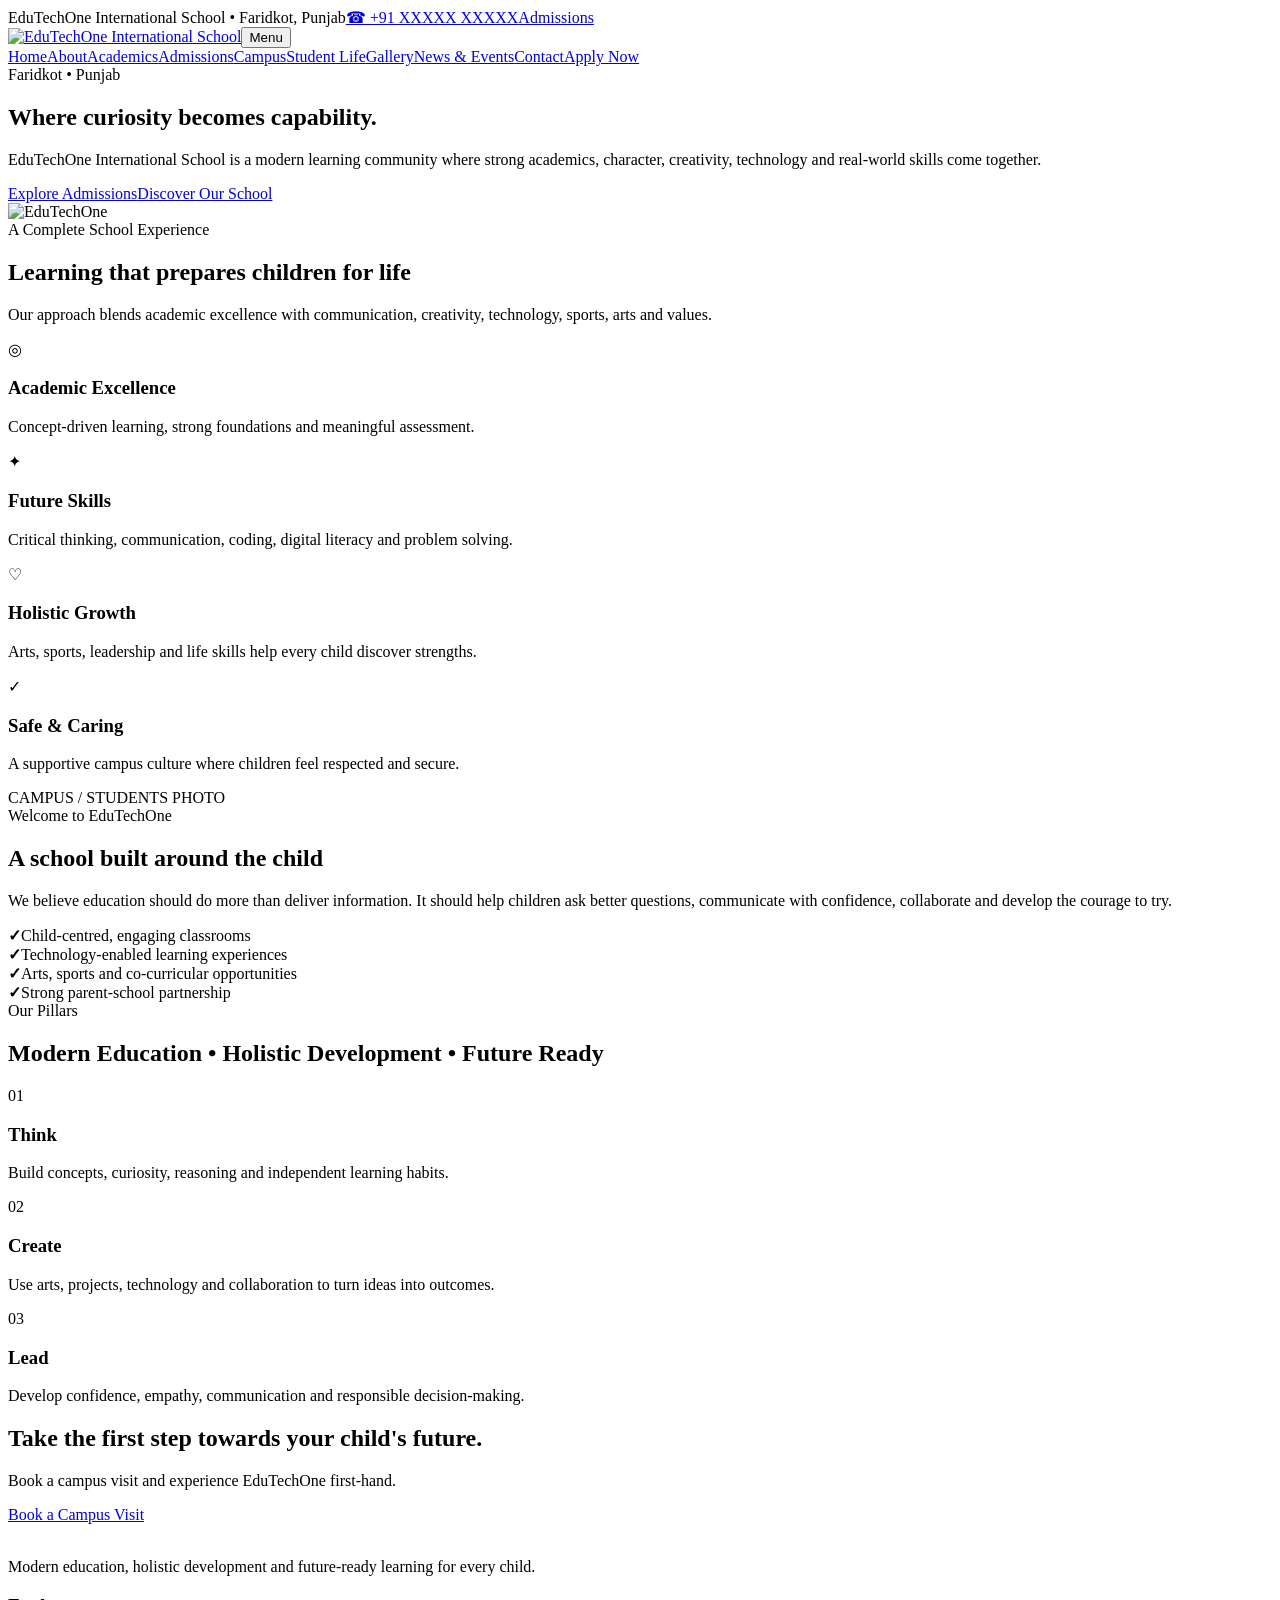
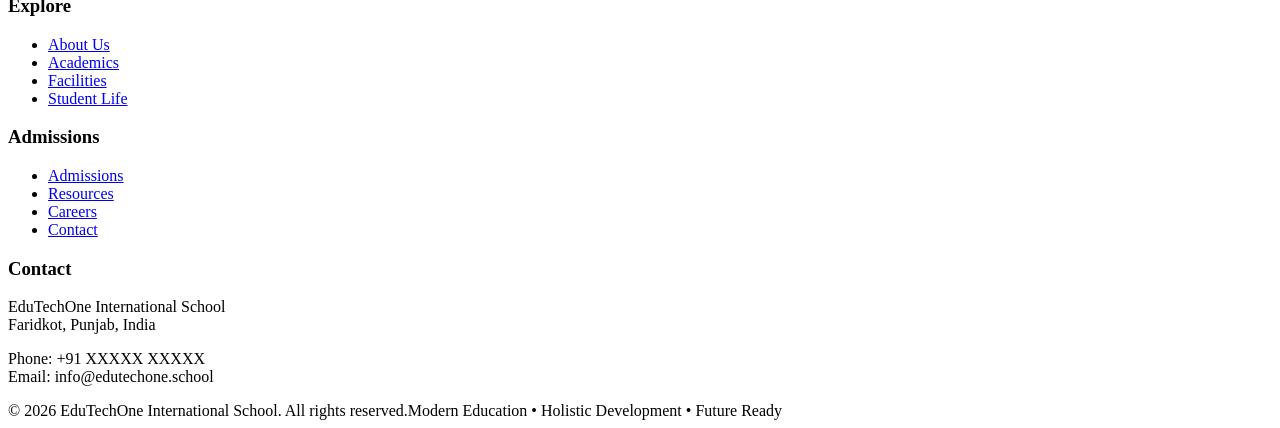
==== index.html @ 5cabd8a2 "Add files via upload" ====
<!doctype html><html lang="en"><head><meta charset="utf-8"><meta name="viewport" content="width=device-width,initial-scale=1"><title>Home | EduTechOne International School</title><meta name="description" content="EduTechOne International School, Faridkot, Punjab. Modern Education, Holistic Development, Future Ready."><link rel="stylesheet" href="assets/style.css"></head><body><div class="topbar"><div class="container"><span>EduTechOne International School • Faridkot, Punjab</span><span class="toplinks"><a href="tel:+91XXXXXXXXXX">☎ +91 XXXXX XXXXX</a><a href="admissions.html">Admissions</a></span></div></div>
<header class="header"><div class="container nav"><a href="index.html"><img class="logo" src="assets/logo.png" alt="EduTechOne International School"></a><button class="mobile-btn btn btn-primary">Menu</button><nav class="menu"><a href="index.html" class="active">Home</a><a href="about.html" class="">About</a><a href="academics.html" class="">Academics</a><a href="admissions.html" class="">Admissions</a><a href="facilities.html" class="">Campus</a><a href="student-life.html" class="">Student Life</a><a href="gallery.html" class="">Gallery</a><a href="news-events.html" class="">News & Events</a><a href="contact.html" class="">Contact</a><a class="btn btn-primary" href="admissions.html">Apply Now</a></nav></div></header><section class="hero"><div class="container"><div><div class="eyebrow">Faridkot • Punjab</div><h1>Where <span>curiosity</span> becomes capability.</h1><p>EduTechOne International School is a modern learning community where strong academics, character, creativity, technology and real-world skills come together.</p><div class="actions"><a class="btn btn-light" href="admissions.html">Explore Admissions</a><a class="btn btn-outline" href="about.html">Discover Our School</a></div></div><div class="hero-visual"><img src="assets/logo.png" alt="EduTechOne"></div></div></section>
<section class="section"><div class="container"><div class="heading"><div class="eyebrow">A Complete School Experience</div><h2>Learning that prepares children for life</h2><p>Our approach blends academic excellence with communication, creativity, technology, sports, arts and values.</p></div><div class="grid4">
<div class="card"><div class="icon">◎</div><h3>Academic Excellence</h3><p>Concept-driven learning, strong foundations and meaningful assessment.</p></div>
<div class="card"><div class="icon">✦</div><h3>Future Skills</h3><p>Critical thinking, communication, coding, digital literacy and problem solving.</p></div>
<div class="card"><div class="icon">♡</div><h3>Holistic Growth</h3><p>Arts, sports, leadership and life skills help every child discover strengths.</p></div>
<div class="card"><div class="icon">✓</div><h3>Safe & Caring</h3><p>A supportive campus culture where children feel respected and secure.</p></div>
</div></div></section>
<section class="section alt"><div class="container split"><div class="placeholder">CAMPUS / STUDENTS PHOTO</div><div><div class="eyebrow">Welcome to EduTechOne</div><h2> A school built around the child</h2><p>We believe education should do more than deliver information. It should help children ask better questions, communicate with confidence, collaborate and develop the courage to try.</p><div class="checklist"><div class="check"><b>✓</b><span>Child-centred, engaging classrooms</span></div><div class="check"><b>✓</b><span>Technology-enabled learning experiences</span></div><div class="check"><b>✓</b><span>Arts, sports and co-curricular opportunities</span></div><div class="check"><b>✓</b><span>Strong parent-school partnership</span></div></div></div></div></section>
<section class="section"><div class="container"><div class="heading"><div class="eyebrow">Our Pillars</div><h2>Modern Education • Holistic Development • Future Ready</h2></div><div class="grid3"><div class="card"><div class="icon">01</div><h3>Think</h3><p>Build concepts, curiosity, reasoning and independent learning habits.</p></div><div class="card"><div class="icon">02</div><h3>Create</h3><p>Use arts, projects, technology and collaboration to turn ideas into outcomes.</p></div><div class="card"><div class="icon">03</div><h3>Lead</h3><p>Develop confidence, empathy, communication and responsible decision-making.</p></div></div></div></section>
<section class="banner"><div class="container"><div><h2>Take the first step towards your child's future.</h2><p>Book a campus visit and experience EduTechOne first-hand.</p></div><a class="btn btn-light" href="contact.html">Book a Campus Visit</a></div></section><footer class="footer"><div class="container"><div class="footer-grid">
<div><img class="footer-logo" src="assets/logo.png" alt=""><p>Modern education, holistic development and future-ready learning for every child.</p></div>
<div><h3>Explore</h3><ul><li><a href="about.html">About Us</a></li><li><a href="academics.html">Academics</a></li><li><a href="facilities.html">Facilities</a></li><li><a href="student-life.html">Student Life</a></li></ul></div>
<div><h3>Admissions</h3><ul><li><a href="admissions.html">Admissions</a></li><li><a href="resources.html">Resources</a></li><li><a href="careers.html">Careers</a></li><li><a href="contact.html">Contact</a></li></ul></div>
<div><h3>Contact</h3><p>EduTechOne International School<br>Faridkot, Punjab, India</p><p>Phone: +91 XXXXX XXXXX<br>Email: info@edutechone.school</p></div>
</div><div class="copyright"><span>© 2026 EduTechOne International School. All rights reserved.</span><span>Modern Education • Holistic Development • Future Ready</span></div></div></footer><script src="assets/script.js"></script></body></html>
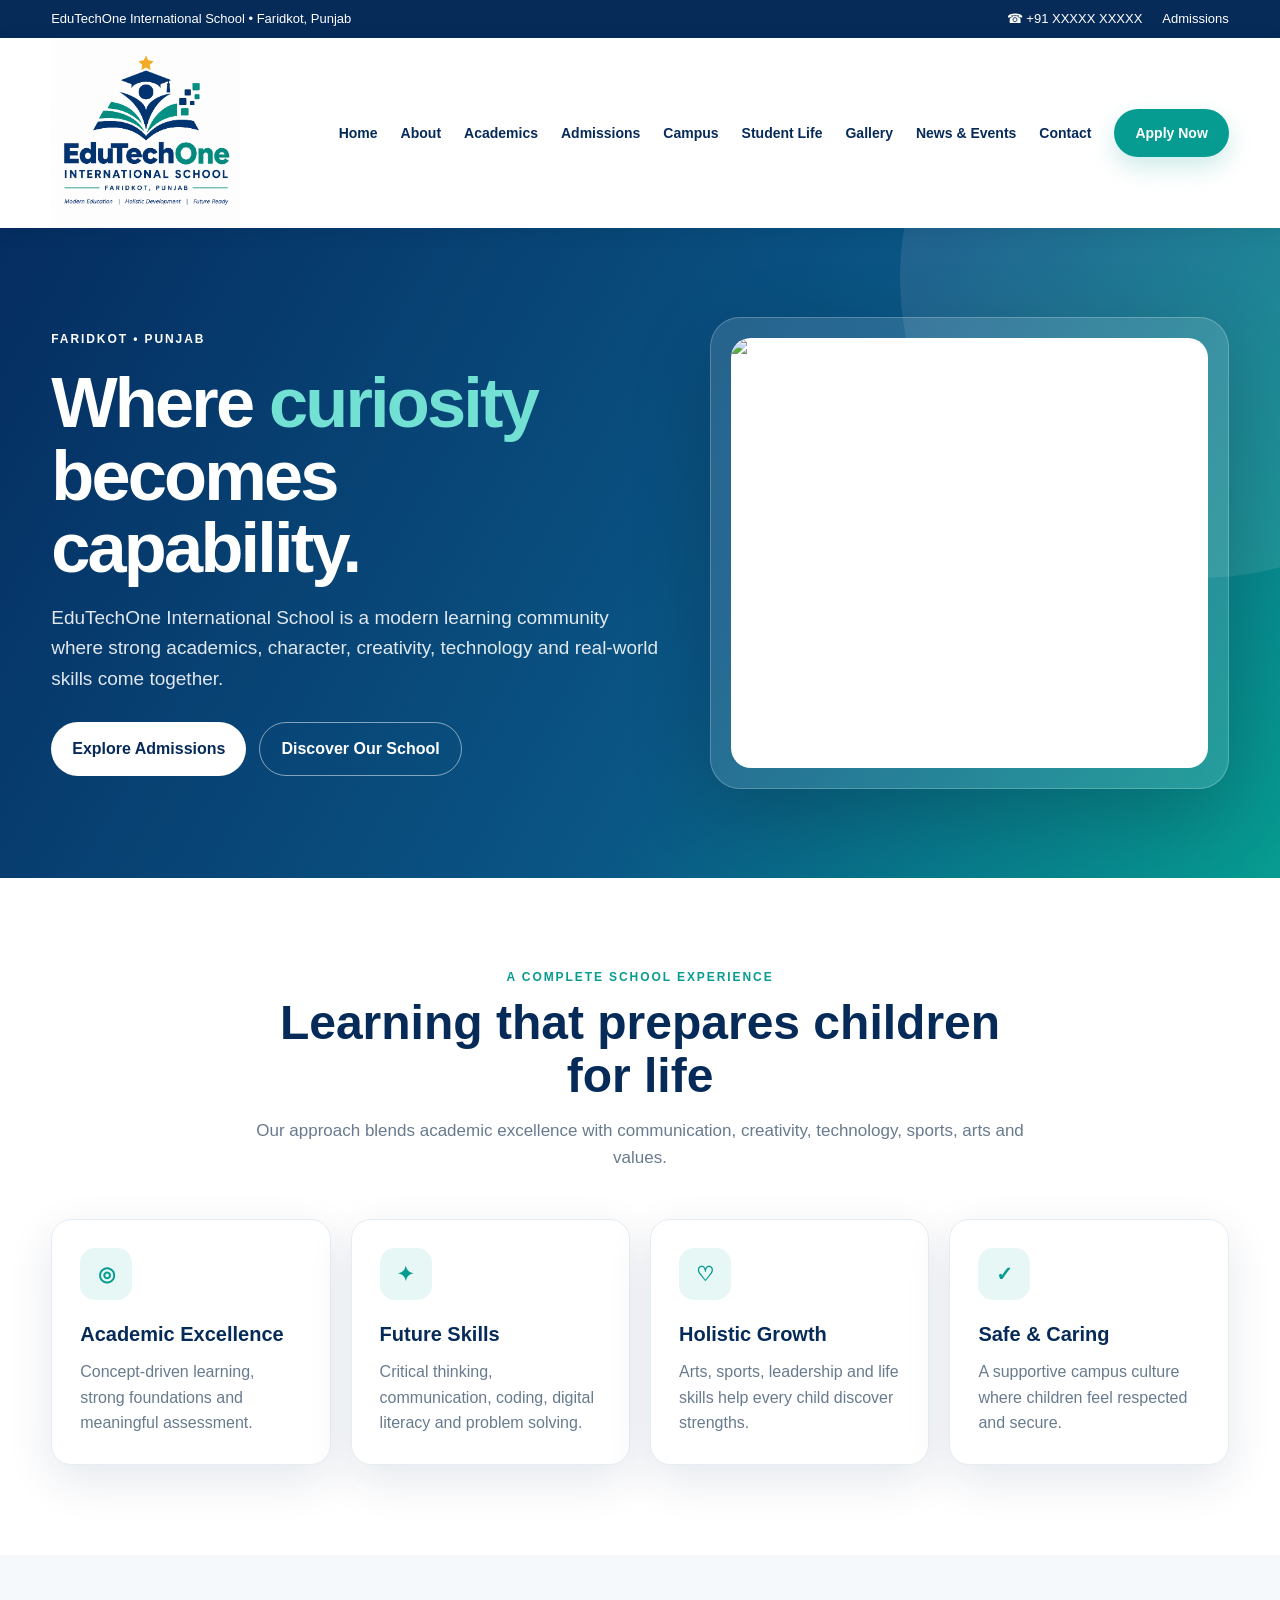
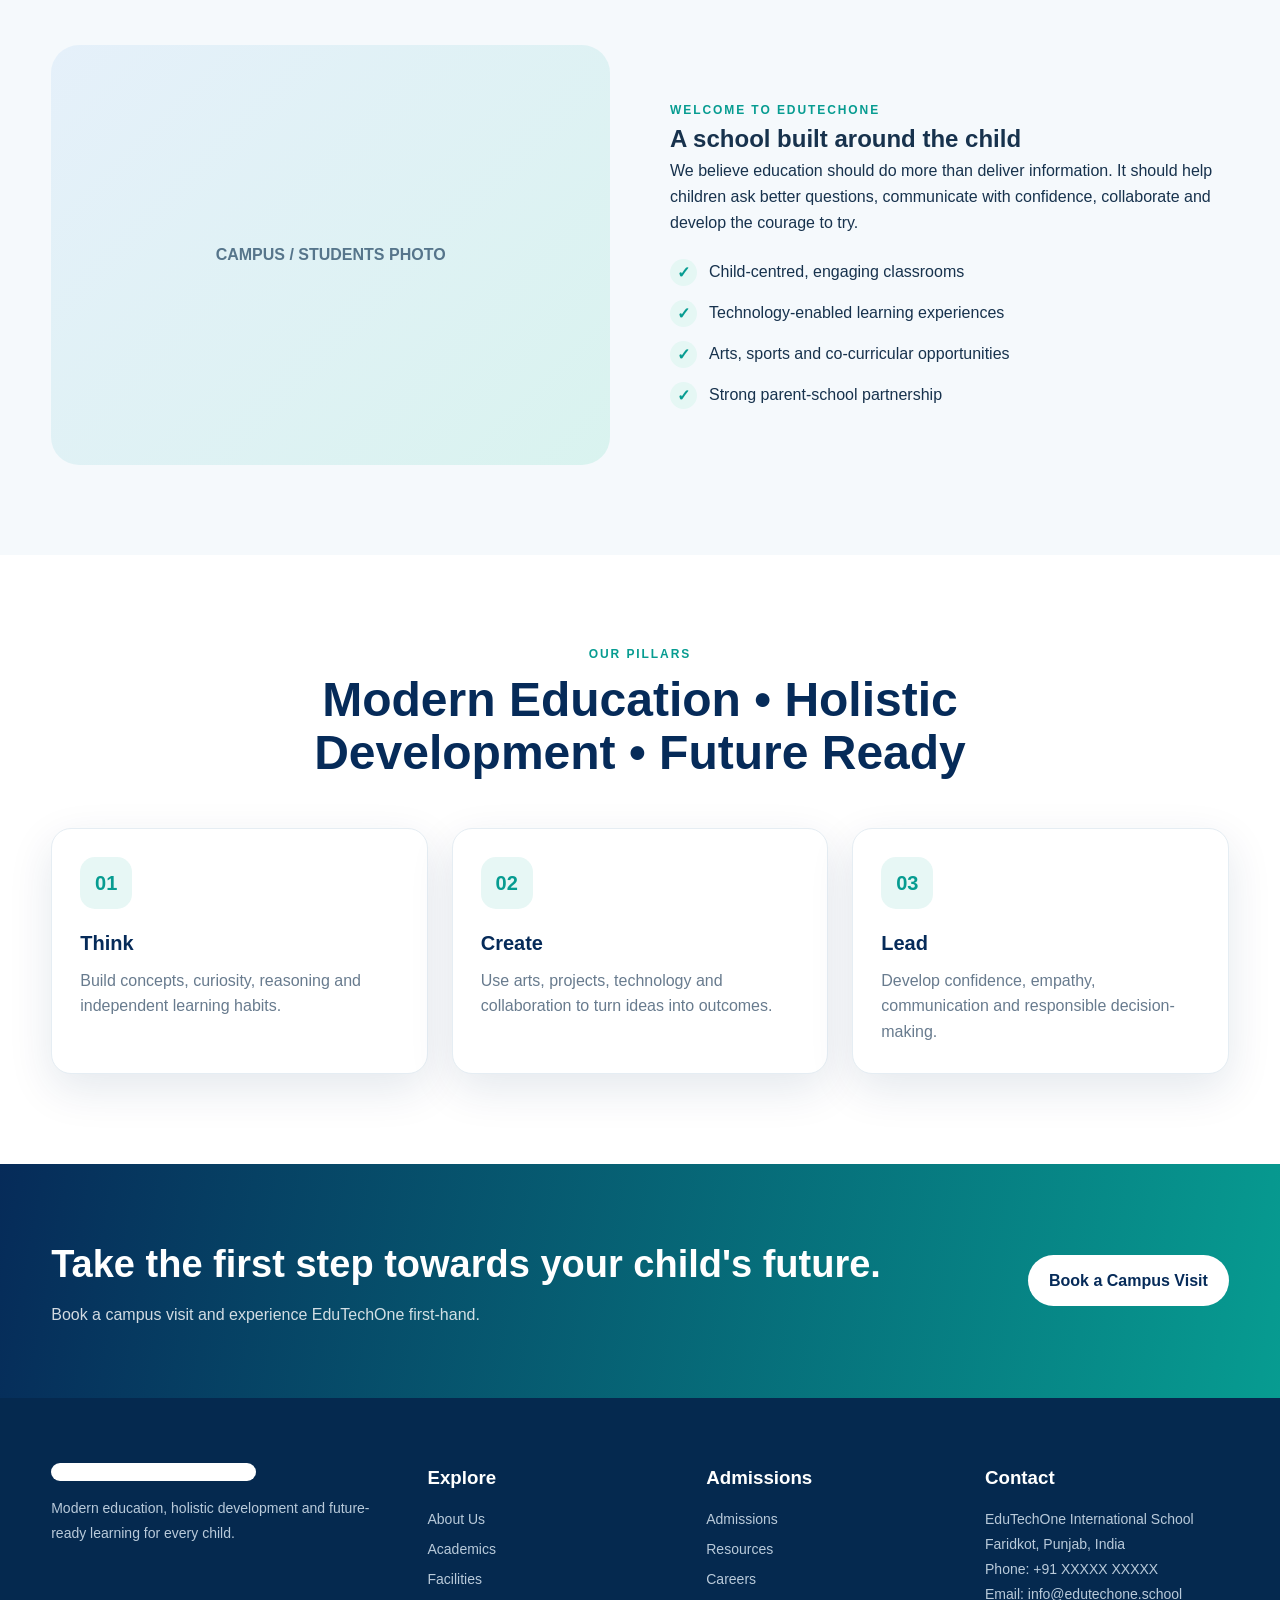
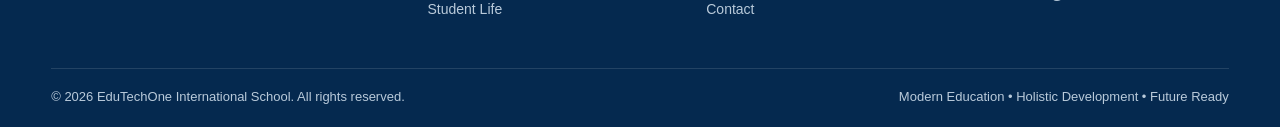
==== commit 0d0bfcfa: "Update index.html" ====
--- a/index.html
+++ b/index.html
@@ -1,5 +1,5 @@
-<!doctype html><html lang="en"><head><meta charset="utf-8"><meta name="viewport" content="width=device-width,initial-scale=1"><title>Home | EduTechOne International School</title><meta name="description" content="EduTechOne International School, Faridkot, Punjab. Modern Education, Holistic Development, Future Ready."><link rel="stylesheet" href="assets/style.css"></head><body><div class="topbar"><div class="container"><span>EduTechOne International School • Faridkot, Punjab</span><span class="toplinks"><a href="tel:+91XXXXXXXXXX">☎ +91 XXXXX XXXXX</a><a href="admissions.html">Admissions</a></span></div></div>
-<header class="header"><div class="container nav"><a href="index.html"><img class="logo" src="assets/logo.png" alt="EduTechOne International School"></a><button class="mobile-btn btn btn-primary">Menu</button><nav class="menu"><a href="index.html" class="active">Home</a><a href="about.html" class="">About</a><a href="academics.html" class="">Academics</a><a href="admissions.html" class="">Admissions</a><a href="facilities.html" class="">Campus</a><a href="student-life.html" class="">Student Life</a><a href="gallery.html" class="">Gallery</a><a href="news-events.html" class="">News & Events</a><a href="contact.html" class="">Contact</a><a class="btn btn-primary" href="admissions.html">Apply Now</a></nav></div></header><section class="hero"><div class="container"><div><div class="eyebrow">Faridkot • Punjab</div><h1>Where <span>curiosity</span> becomes capability.</h1><p>EduTechOne International School is a modern learning community where strong academics, character, creativity, technology and real-world skills come together.</p><div class="actions"><a class="btn btn-light" href="admissions.html">Explore Admissions</a><a class="btn btn-outline" href="about.html">Discover Our School</a></div></div><div class="hero-visual"><img src="assets/logo.png" alt="EduTechOne"></div></div></section>
+<!doctype html><html lang="en"><head><meta charset="utf-8"><meta name="viewport" content="width=device-width,initial-scale=1"><title>Home | EduTechOne International School</title><meta name="description" content="EduTechOne International School, Faridkot, Punjab. Modern Education, Holistic Development, Future Ready."><link rel="stylesheet" href="style.css"></head><body><div class="topbar"><div class="container"><span>EduTechOne International School • Faridkot, Punjab</span><span class="toplinks"><a href="tel:+91XXXXXXXXXX">☎ +91 XXXXX XXXXX</a><a href="admissions.html">Admissions</a></span></div></div>
+<header class="header"><div class="container nav"><a href="index.html"><img class="logo" src="logo.png" alt="EduTechOne International School"></a><button class="mobile-btn btn btn-primary">Menu</button><nav class="menu"><a href="index.html" class="active">Home</a><a href="about.html" class="">About</a><a href="academics.html" class="">Academics</a><a href="admissions.html" class="">Admissions</a><a href="facilities.html" class="">Campus</a><a href="student-life.html" class="">Student Life</a><a href="gallery.html" class="">Gallery</a><a href="news-events.html" class="">News & Events</a><a href="contact.html" class="">Contact</a><a class="btn btn-primary" href="admissions.html">Apply Now</a></nav></div></header><section class="hero"><div class="container"><div><div class="eyebrow">Faridkot • Punjab</div><h1>Where <span>curiosity</span> becomes capability.</h1><p>EduTechOne International School is a modern learning community where strong academics, character, creativity, technology and real-world skills come together.</p><div class="actions"><a class="btn btn-light" href="admissions.html">Explore Admissions</a><a class="btn btn-outline" href="about.html">Discover Our School</a></div></div><div class="hero-visual"><img src="assets/logo.png" alt="EduTechOne"></div></div></section>
 <section class="section"><div class="container"><div class="heading"><div class="eyebrow">A Complete School Experience</div><h2>Learning that prepares children for life</h2><p>Our approach blends academic excellence with communication, creativity, technology, sports, arts and values.</p></div><div class="grid4">
 <div class="card"><div class="icon">◎</div><h3>Academic Excellence</h3><p>Concept-driven learning, strong foundations and meaningful assessment.</p></div>
 <div class="card"><div class="icon">✦</div><h3>Future Skills</h3><p>Critical thinking, communication, coding, digital literacy and problem solving.</p></div>
@@ -13,4 +13,4 @@
 <div><h3>Explore</h3><ul><li><a href="about.html">About Us</a></li><li><a href="academics.html">Academics</a></li><li><a href="facilities.html">Facilities</a></li><li><a href="student-life.html">Student Life</a></li></ul></div>
 <div><h3>Admissions</h3><ul><li><a href="admissions.html">Admissions</a></li><li><a href="resources.html">Resources</a></li><li><a href="careers.html">Careers</a></li><li><a href="contact.html">Contact</a></li></ul></div>
 <div><h3>Contact</h3><p>EduTechOne International School<br>Faridkot, Punjab, India</p><p>Phone: +91 XXXXX XXXXX<br>Email: info@edutechone.school</p></div>
-</div><div class="copyright"><span>© 2026 EduTechOne International School. All rights reserved.</span><span>Modern Education • Holistic Development • Future Ready</span></div></div></footer><script src="assets/script.js"></script></body></html>+</div><div class="copyright"><span>© 2026 EduTechOne International School. All rights reserved.</span><span>Modern Education • Holistic Development • Future Ready</span></div></div></footer><script src="assets/script.js"></script></body></html>
--- a/style.css
+++ b/style.css
@@ -0,0 +1,90 @@
+
+:root{
+ --navy:#073b78;--navy2:#062b59;--teal:#079c91;--teal2:#17b7a8;
+ --gold:#f5a623;--text:#17324d;--muted:#687b8e;--light:#f5f9fc;--white:#fff;
+ --shadow:0 15px 45px rgba(6,43,89,.11);--radius:20px
+}
+*{box-sizing:border-box;margin:0;padding:0}
+html{scroll-behavior:smooth}
+body{font-family:Inter,Arial,sans-serif;color:var(--text);line-height:1.6;background:#fff}
+a{text-decoration:none;color:inherit}
+img{max-width:100%;display:block}
+.container{width:min(1180px,92%);margin:auto}
+.topbar{background:var(--navy2);color:#fff;font-size:13px}
+.topbar .container{min-height:38px;display:flex;justify-content:space-between;align-items:center}
+.toplinks{display:flex;gap:20px}
+.header{position:sticky;top:0;z-index:1000;background:rgba(255,255,255,.97);box-shadow:0 3px 20px rgba(0,0,0,.07);backdrop-filter:blur(10px)}
+.nav{min-height:86px;display:flex;align-items:center;justify-content:space-between;gap:25px}
+.logo{width:190px}
+.menu{display:flex;align-items:center;gap:23px;font-size:14px;font-weight:700;color:var(--navy2)}
+.menu a:hover{color:var(--teal)}
+.btn{display:inline-flex;align-items:center;justify-content:center;padding:13px 21px;border-radius:999px;font-weight:800;border:0;cursor:pointer}
+.btn-primary{background:var(--teal);color:#fff;box-shadow:0 10px 25px rgba(7,156,145,.2)}
+.btn-light{background:#fff;color:var(--navy2)}
+.btn-outline{border:1px solid rgba(255,255,255,.5);color:#fff}
+.mobile-btn{display:none}
+.hero{min-height:650px;color:#fff;position:relative;overflow:hidden;background:linear-gradient(120deg,#052d61 0%,#0a5685 58%,#079c91 100%)}
+.hero:before{content:"";position:absolute;width:600px;height:600px;border-radius:50%;right:-220px;top:-250px;background:rgba(255,255,255,.09)}
+.hero .container{min-height:650px;display:grid;grid-template-columns:1.08fr .92fr;align-items:center;gap:50px;position:relative}
+.eyebrow{font-size:12px;text-transform:uppercase;letter-spacing:.16em;font-weight:900;color:var(--teal)}
+.hero .eyebrow{color:#fff}
+.hero h1{font-size:clamp(43px,5.5vw,74px);line-height:1.03;letter-spacing:-.04em;margin:18px 0}
+.hero h1 span{color:#73e0d4}
+.hero p{font-size:19px;color:rgba(255,255,255,.88);max-width:650px}
+.actions{display:flex;gap:13px;flex-wrap:wrap;margin-top:28px}
+.hero-visual{padding:20px;border-radius:30px;background:rgba(255,255,255,.12);border:1px solid rgba(255,255,255,.22);box-shadow:0 25px 80px rgba(0,0,0,.2)}
+.hero-visual img{height:430px;width:100%;object-fit:contain;border-radius:20px;background:#fff}
+.section{padding:90px 0}
+.section.alt{background:var(--light)}
+.heading{text-align:center;max-width:780px;margin:0 auto 48px}
+.heading h2{font-size:clamp(31px,4vw,48px);line-height:1.1;color:var(--navy2);margin:10px 0 14px}
+.heading p{color:var(--muted);font-size:17px}
+.grid4{display:grid;grid-template-columns:repeat(4,1fr);gap:20px}
+.grid3{display:grid;grid-template-columns:repeat(3,1fr);gap:24px}
+.card{background:#fff;border:1px solid #e5edf3;border-radius:var(--radius);padding:28px;box-shadow:var(--shadow);transition:.25s}
+.card:hover{transform:translateY(-6px)}
+.icon{width:52px;height:52px;border-radius:15px;display:grid;place-items:center;background:#e7f7f5;color:var(--teal);font-weight:900;font-size:20px;margin-bottom:18px}
+.card h3{color:var(--navy2);margin-bottom:9px;font-size:20px}
+.card p{color:var(--muted)}
+.split{display:grid;grid-template-columns:1fr 1fr;gap:60px;align-items:center}
+.placeholder{min-height:420px;border-radius:28px;background:linear-gradient(135deg,#e5f0fa,#d9f3ef);display:grid;place-items:center;color:#56758b;font-weight:800}
+.checklist{display:grid;gap:14px;margin-top:24px}
+.check{display:flex;gap:12px;align-items:flex-start}
+.check b{width:27px;height:27px;display:grid;place-items:center;border-radius:50%;background:#e5f7f4;color:var(--teal);flex:none}
+.stats{display:grid;grid-template-columns:repeat(4,1fr);gap:14px;margin-top:28px}
+.stat{text-align:center;background:#fff;border:1px solid #e5edf3;border-radius:18px;padding:20px}
+.stat strong{display:block;font-size:31px;color:var(--navy2)}
+.stat span{font-size:13px;color:var(--muted)}
+.banner{padding:70px 0;background:linear-gradient(100deg,var(--navy2),var(--teal));color:#fff}
+.banner .container{display:flex;align-items:center;justify-content:space-between;gap:30px}
+.banner h2{color:#fff;font-size:38px;margin-bottom:8px}
+.banner p{color:rgba(255,255,255,.82)}
+.page-hero{padding:90px 0;background:linear-gradient(120deg,#062f62,#0a8f86);color:#fff}
+.page-hero h1{font-size:54px;line-height:1.1;margin:10px 0}
+.page-hero p{font-size:18px;max-width:760px;color:rgba(255,255,255,.85)}
+.gallery{display:grid;grid-template-columns:2fr 1fr 1fr;grid-auto-rows:220px;gap:14px}
+.gallery .photo{border-radius:20px;background:linear-gradient(135deg,#e3eef8,#d7f1ed);display:grid;place-items:center;color:#56758b;font-weight:800}
+.gallery .photo:first-child{grid-row:span 2}
+.footer{background:#05294f;color:#b9cada;padding:65px 0 20px}
+.footer-grid{display:grid;grid-template-columns:1.4fr 1fr 1fr 1fr;gap:35px}
+.footer h3{color:#fff;margin-bottom:14px}
+.footer p,.footer li{font-size:14px;line-height:1.8}
+.footer ul{list-style:none}
+.footer li{margin-bottom:5px}
+.footer a:hover{color:#fff}
+.footer-logo{width:205px;background:#fff;padding:9px;border-radius:12px;margin-bottom:15px}
+.copyright{border-top:1px solid rgba(255,255,255,.12);margin-top:40px;padding-top:18px;font-size:13px;display:flex;justify-content:space-between}
+.form{display:grid;gap:15px}
+.form input,.form textarea,.form select{width:100%;padding:14px 16px;border:1px solid #dbe5ed;border-radius:12px;font:inherit}
+.form textarea{min-height:140px;resize:vertical}
+@media(max-width:1000px){
+ .menu{display:none}.mobile-btn{display:block}.hero .container,.split{grid-template-columns:1fr}.hero-visual{display:none}
+ .grid4{grid-template-columns:repeat(2,1fr)}.grid3{grid-template-columns:1fr 1fr}
+ .footer-grid{grid-template-columns:1fr 1fr}.stats{grid-template-columns:repeat(2,1fr)}
+}
+@media(max-width:620px){
+ .topbar .container{padding:8px 0;align-items:flex-start;gap:4px;flex-direction:column}.toplinks{gap:10px}
+ .logo{width:155px}.hero,.hero .container{min-height:590px}.grid4,.grid3,.footer-grid{grid-template-columns:1fr}
+ .gallery{grid-template-columns:1fr;grid-auto-rows:220px}.gallery .photo:first-child{grid-row:auto}
+ .banner .container,.copyright{flex-direction:column;align-items:flex-start}.page-hero h1{font-size:42px}
+}
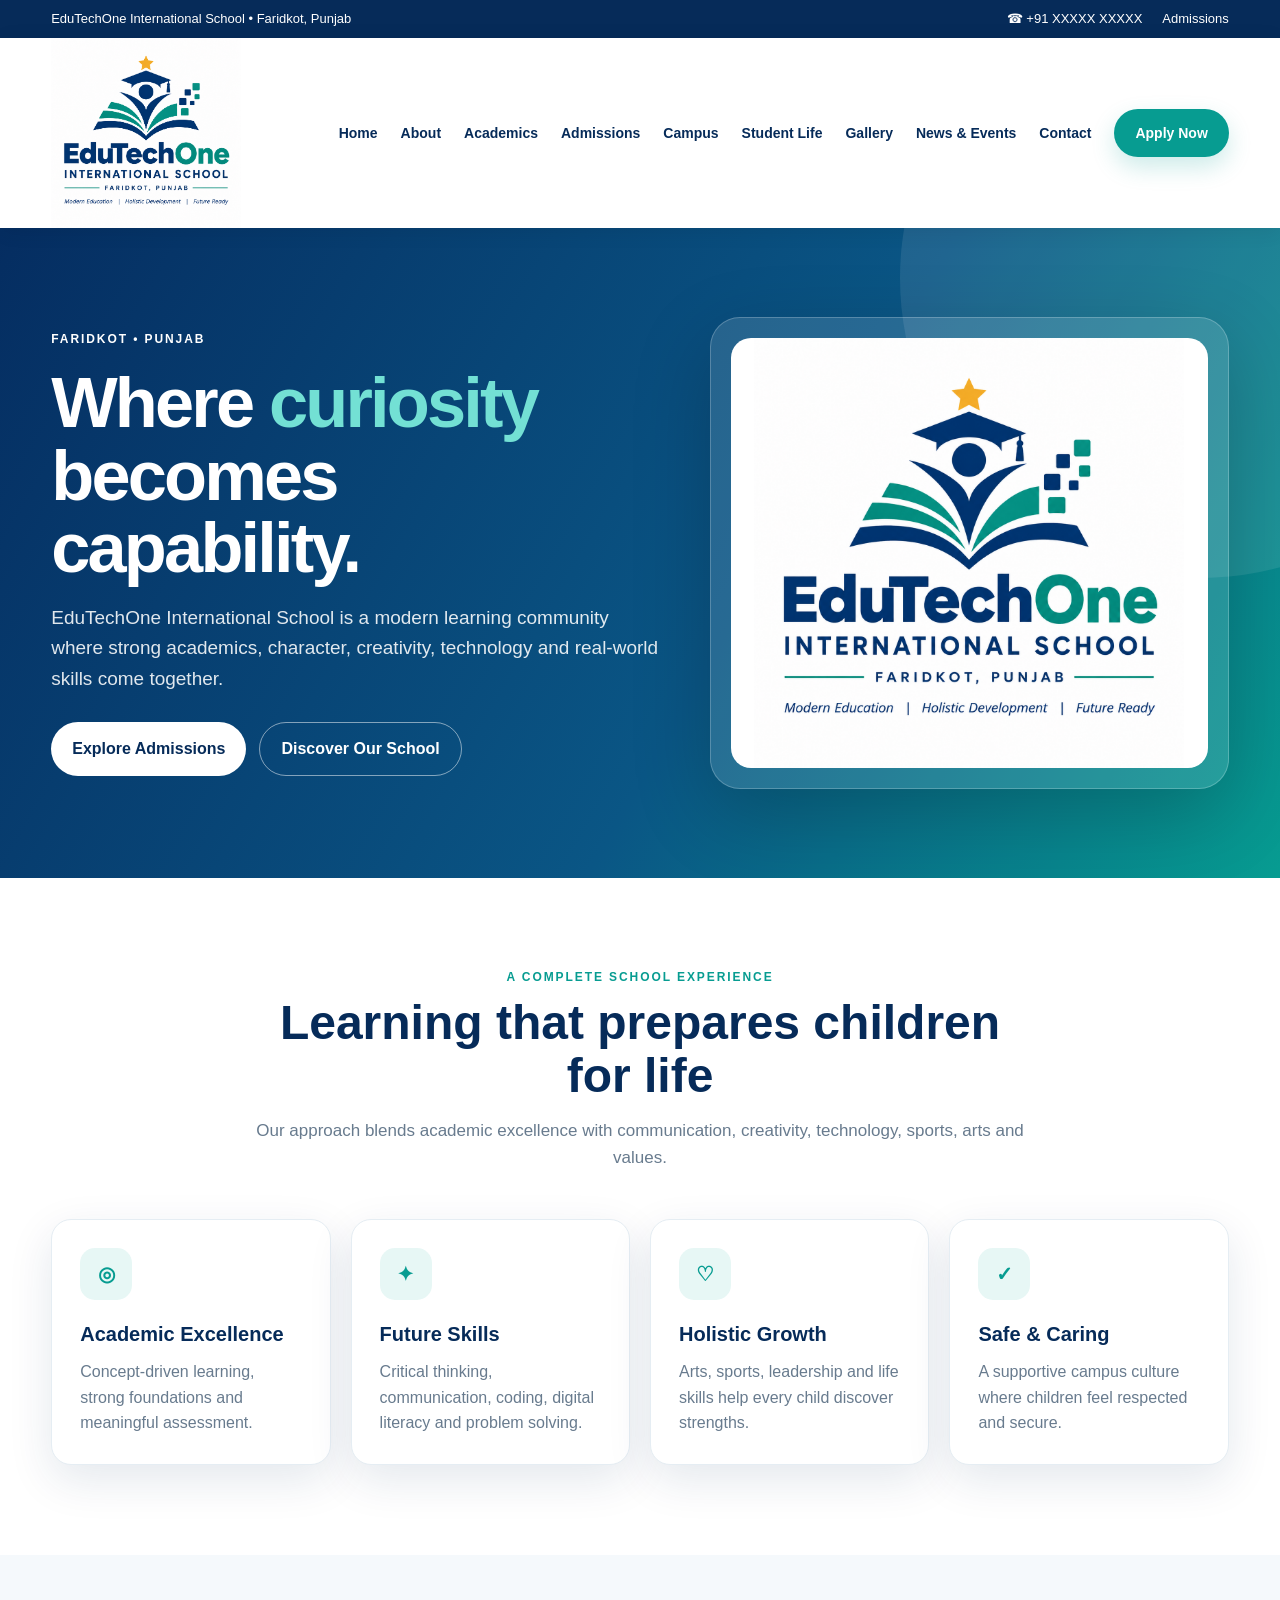
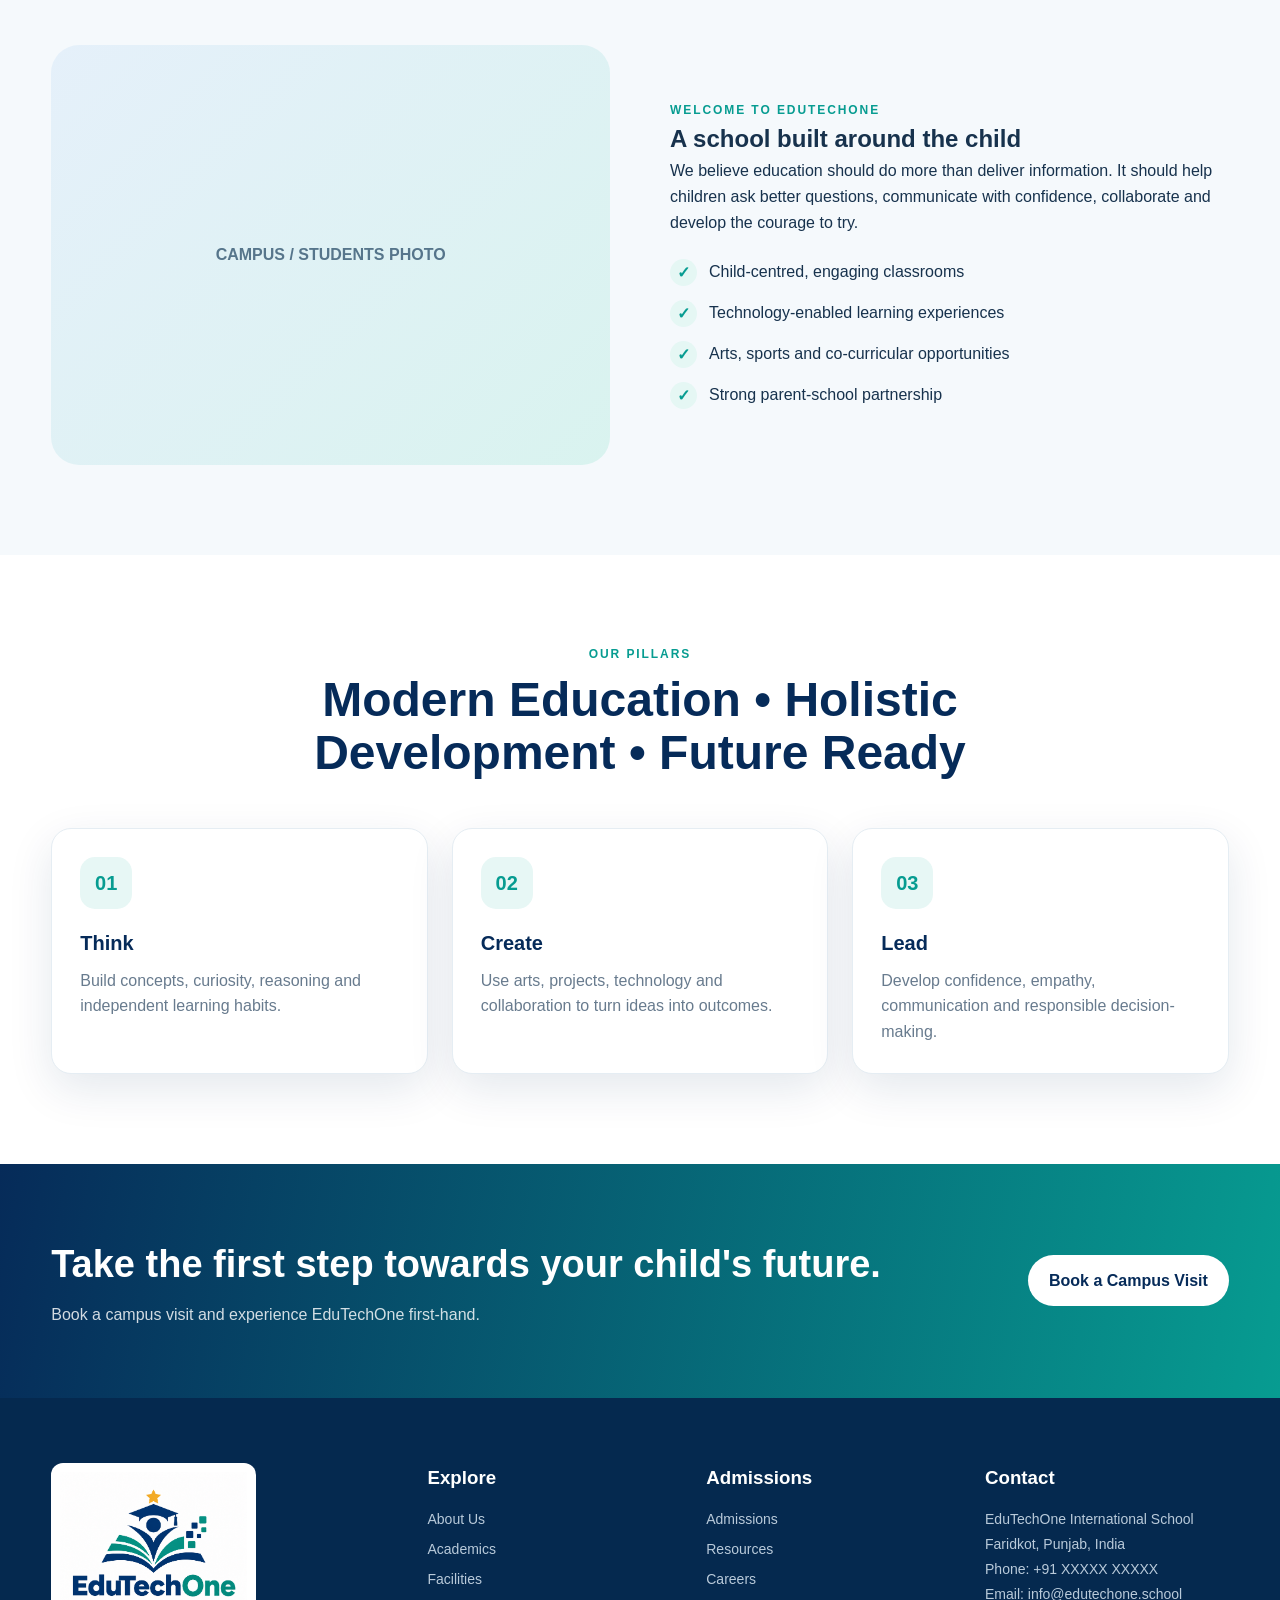
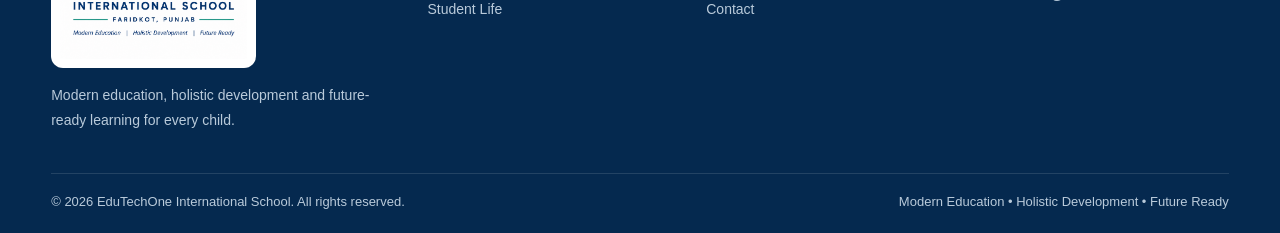
==== commit 0d79d73a: "Update index.html" ====
--- a/index.html
+++ b/index.html
@@ -1,16 +1,616 @@
-<!doctype html><html lang="en"><head><meta charset="utf-8"><meta name="viewport" content="width=device-width,initial-scale=1"><title>Home | EduTechOne International School</title><meta name="description" content="EduTechOne International School, Faridkot, Punjab. Modern Education, Holistic Development, Future Ready."><link rel="stylesheet" href="style.css"></head><body><div class="topbar"><div class="container"><span>EduTechOne International School • Faridkot, Punjab</span><span class="toplinks"><a href="tel:+91XXXXXXXXXX">☎ +91 XXXXX XXXXX</a><a href="admissions.html">Admissions</a></span></div></div>
-<header class="header"><div class="container nav"><a href="index.html"><img class="logo" src="logo.png" alt="EduTechOne International School"></a><button class="mobile-btn btn btn-primary">Menu</button><nav class="menu"><a href="index.html" class="active">Home</a><a href="about.html" class="">About</a><a href="academics.html" class="">Academics</a><a href="admissions.html" class="">Admissions</a><a href="facilities.html" class="">Campus</a><a href="student-life.html" class="">Student Life</a><a href="gallery.html" class="">Gallery</a><a href="news-events.html" class="">News & Events</a><a href="contact.html" class="">Contact</a><a class="btn btn-primary" href="admissions.html">Apply Now</a></nav></div></header><section class="hero"><div class="container"><div><div class="eyebrow">Faridkot • Punjab</div><h1>Where <span>curiosity</span> becomes capability.</h1><p>EduTechOne International School is a modern learning community where strong academics, character, creativity, technology and real-world skills come together.</p><div class="actions"><a class="btn btn-light" href="admissions.html">Explore Admissions</a><a class="btn btn-outline" href="about.html">Discover Our School</a></div></div><div class="hero-visual"><img src="assets/logo.png" alt="EduTechOne"></div></div></section>
-<section class="section"><div class="container"><div class="heading"><div class="eyebrow">A Complete School Experience</div><h2>Learning that prepares children for life</h2><p>Our approach blends academic excellence with communication, creativity, technology, sports, arts and values.</p></div><div class="grid4">
-<div class="card"><div class="icon">◎</div><h3>Academic Excellence</h3><p>Concept-driven learning, strong foundations and meaningful assessment.</p></div>
-<div class="card"><div class="icon">✦</div><h3>Future Skills</h3><p>Critical thinking, communication, coding, digital literacy and problem solving.</p></div>
-<div class="card"><div class="icon">♡</div><h3>Holistic Growth</h3><p>Arts, sports, leadership and life skills help every child discover strengths.</p></div>
-<div class="card"><div class="icon">✓</div><h3>Safe & Caring</h3><p>A supportive campus culture where children feel respected and secure.</p></div>
-</div></div></section>
-<section class="section alt"><div class="container split"><div class="placeholder">CAMPUS / STUDENTS PHOTO</div><div><div class="eyebrow">Welcome to EduTechOne</div><h2> A school built around the child</h2><p>We believe education should do more than deliver information. It should help children ask better questions, communicate with confidence, collaborate and develop the courage to try.</p><div class="checklist"><div class="check"><b>✓</b><span>Child-centred, engaging classrooms</span></div><div class="check"><b>✓</b><span>Technology-enabled learning experiences</span></div><div class="check"><b>✓</b><span>Arts, sports and co-curricular opportunities</span></div><div class="check"><b>✓</b><span>Strong parent-school partnership</span></div></div></div></div></section>
-<section class="section"><div class="container"><div class="heading"><div class="eyebrow">Our Pillars</div><h2>Modern Education • Holistic Development • Future Ready</h2></div><div class="grid3"><div class="card"><div class="icon">01</div><h3>Think</h3><p>Build concepts, curiosity, reasoning and independent learning habits.</p></div><div class="card"><div class="icon">02</div><h3>Create</h3><p>Use arts, projects, technology and collaboration to turn ideas into outcomes.</p></div><div class="card"><div class="icon">03</div><h3>Lead</h3><p>Develop confidence, empathy, communication and responsible decision-making.</p></div></div></div></section>
-<section class="banner"><div class="container"><div><h2>Take the first step towards your child's future.</h2><p>Book a campus visit and experience EduTechOne first-hand.</p></div><a class="btn btn-light" href="contact.html">Book a Campus Visit</a></div></section><footer class="footer"><div class="container"><div class="footer-grid">
-<div><img class="footer-logo" src="assets/logo.png" alt=""><p>Modern education, holistic development and future-ready learning for every child.</p></div>
-<div><h3>Explore</h3><ul><li><a href="about.html">About Us</a></li><li><a href="academics.html">Academics</a></li><li><a href="facilities.html">Facilities</a></li><li><a href="student-life.html">Student Life</a></li></ul></div>
-<div><h3>Admissions</h3><ul><li><a href="admissions.html">Admissions</a></li><li><a href="resources.html">Resources</a></li><li><a href="careers.html">Careers</a></li><li><a href="contact.html">Contact</a></li></ul></div>
-<div><h3>Contact</h3><p>EduTechOne International School<br>Faridkot, Punjab, India</p><p>Phone: +91 XXXXX XXXXX<br>Email: info@edutechone.school</p></div>
-</div><div class="copyright"><span>© 2026 EduTechOne International School. All rights reserved.</span><span>Modern Education • Holistic Development • Future Ready</span></div></div></footer><script src="assets/script.js"></script></body></html>
+<!DOCTYPE html>
+<html lang="en">
+<head>
+    <meta charset="UTF-8">
+    <meta name="viewport" content="width=device-width, initial-scale=1.0">
+
+    <title>Home | EduTechOne International School</title>
+
+    <meta
+        name="description"
+        content="EduTechOne International School, Faridkot, Punjab. Modern Education, Holistic Development, Future Ready."
+    >
+
+    <!-- MAIN CSS -->
+    <link rel="stylesheet" href="style.css">
+</head>
+
+<body>
+
+    <!-- ================= TOP BAR ================= -->
+    <div class="topbar">
+        <div class="container">
+
+            <span>
+                EduTechOne International School • Faridkot, Punjab
+            </span>
+
+            <span class="toplinks">
+                <a href="tel:+91XXXXXXXXXX">
+                    ☎ +91 XXXXX XXXXX
+                </a>
+
+                <a href="admissions.html">
+                    Admissions
+                </a>
+            </span>
+
+        </div>
+    </div>
+
+
+    <!-- ================= HEADER ================= -->
+    <header class="header">
+
+        <div class="container nav">
+
+            <a href="index.html" class="logo-link">
+                <img
+                    class="logo"
+                    src="logo.png"
+                    alt="EduTechOne International School"
+                >
+            </a>
+
+            <button
+                class="mobile-btn btn btn-primary"
+                type="button"
+            >
+                Menu
+            </button>
+
+            <nav class="menu">
+
+                <a href="index.html" class="active">
+                    Home
+                </a>
+
+                <a href="about.html">
+                    About
+                </a>
+
+                <a href="academics.html">
+                    Academics
+                </a>
+
+                <a href="admissions.html">
+                    Admissions
+                </a>
+
+                <a href="facilities.html">
+                    Campus
+                </a>
+
+                <a href="student-life.html">
+                    Student Life
+                </a>
+
+                <a href="gallery.html">
+                    Gallery
+                </a>
+
+                <a href="news-events.html">
+                    News & Events
+                </a>
+
+                <a href="contact.html">
+                    Contact
+                </a>
+
+                <a
+                    class="btn btn-primary"
+                    href="admissions.html"
+                >
+                    Apply Now
+                </a>
+
+            </nav>
+
+        </div>
+
+    </header>
+
+
+    <!-- ================= HERO ================= -->
+    <section class="hero">
+
+        <div class="container">
+
+            <div class="hero-content">
+
+                <div class="eyebrow">
+                    Faridkot • Punjab
+                </div>
+
+                <h1>
+                    Where
+                    <span>curiosity</span>
+                    becomes capability.
+                </h1>
+
+                <p>
+                    EduTechOne International School is a modern
+                    learning community where strong academics,
+                    character, creativity, technology and real-world
+                    skills come together.
+                </p>
+
+                <div class="actions">
+
+                    <a
+                        class="btn btn-light"
+                        href="admissions.html"
+                    >
+                        Explore Admissions
+                    </a>
+
+                    <a
+                        class="btn btn-outline"
+                        href="about.html"
+                    >
+                        Discover Our School
+                    </a>
+
+                </div>
+
+            </div>
+
+
+            <div class="hero-visual">
+
+                <img
+                    src="logo.png"
+                    alt="EduTechOne International School"
+                >
+
+            </div>
+
+        </div>
+
+    </section>
+
+
+    <!-- ================= SCHOOL EXPERIENCE ================= -->
+    <section class="section">
+
+        <div class="container">
+
+            <div class="heading">
+
+                <div class="eyebrow">
+                    A Complete School Experience
+                </div>
+
+                <h2>
+                    Learning that prepares children for life
+                </h2>
+
+                <p>
+                    Our approach blends academic excellence with
+                    communication, creativity, technology, sports,
+                    arts and values.
+                </p>
+
+            </div>
+
+
+            <div class="grid4">
+
+                <div class="card">
+
+                    <div class="icon">
+                        ◎
+                    </div>
+
+                    <h3>
+                        Academic Excellence
+                    </h3>
+
+                    <p>
+                        Concept-driven learning, strong foundations
+                        and meaningful assessment.
+                    </p>
+
+                </div>
+
+
+                <div class="card">
+
+                    <div class="icon">
+                        ✦
+                    </div>
+
+                    <h3>
+                        Future Skills
+                    </h3>
+
+                    <p>
+                        Critical thinking, communication, coding,
+                        digital literacy and problem solving.
+                    </p>
+
+                </div>
+
+
+                <div class="card">
+
+                    <div class="icon">
+                        ♡
+                    </div>
+
+                    <h3>
+                        Holistic Growth
+                    </h3>
+
+                    <p>
+                        Arts, sports, leadership and life skills
+                        help every child discover strengths.
+                    </p>
+
+                </div>
+
+
+                <div class="card">
+
+                    <div class="icon">
+                        ✓
+                    </div>
+
+                    <h3>
+                        Safe & Caring
+                    </h3>
+
+                    <p>
+                        A supportive campus culture where children
+                        feel respected and secure.
+                    </p>
+
+                </div>
+
+            </div>
+
+        </div>
+
+    </section>
+
+
+    <!-- ================= WELCOME SECTION ================= -->
+    <section class="section alt">
+
+        <div class="container split">
+
+            <div class="placeholder">
+                CAMPUS / STUDENTS PHOTO
+            </div>
+
+
+            <div>
+
+                <div class="eyebrow">
+                    Welcome to EduTechOne
+                </div>
+
+                <h2>
+                    A school built around the child
+                </h2>
+
+                <p>
+                    We believe education should do more than deliver
+                    information. It should help children ask better
+                    questions, communicate with confidence,
+                    collaborate and develop the courage to try.
+                </p>
+
+
+                <div class="checklist">
+
+                    <div class="check">
+
+                        <b>✓</b>
+
+                        <span>
+                            Child-centred, engaging classrooms
+                        </span>
+
+                    </div>
+
+
+                    <div class="check">
+
+                        <b>✓</b>
+
+                        <span>
+                            Technology-enabled learning experiences
+                        </span>
+
+                    </div>
+
+
+                    <div class="check">
+
+                        <b>✓</b>
+
+                        <span>
+                            Arts, sports and co-curricular opportunities
+                        </span>
+
+                    </div>
+
+
+                    <div class="check">
+
+                        <b>✓</b>
+
+                        <span>
+                            Strong parent-school partnership
+                        </span>
+
+                    </div>
+
+                </div>
+
+            </div>
+
+        </div>
+
+    </section>
+
+
+    <!-- ================= OUR PILLARS ================= -->
+    <section class="section">
+
+        <div class="container">
+
+            <div class="heading">
+
+                <div class="eyebrow">
+                    Our Pillars
+                </div>
+
+                <h2>
+                    Modern Education • Holistic Development • Future Ready
+                </h2>
+
+            </div>
+
+
+            <div class="grid3">
+
+                <div class="card">
+
+                    <div class="icon">
+                        01
+                    </div>
+
+                    <h3>
+                        Think
+                    </h3>
+
+                    <p>
+                        Build concepts, curiosity, reasoning and
+                        independent learning habits.
+                    </p>
+
+                </div>
+
+
+                <div class="card">
+
+                    <div class="icon">
+                        02
+                    </div>
+
+                    <h3>
+                        Create
+                    </h3>
+
+                    <p>
+                        Use arts, projects, technology and
+                        collaboration to turn ideas into outcomes.
+                    </p>
+
+                </div>
+
+
+                <div class="card">
+
+                    <div class="icon">
+                        03
+                    </div>
+
+                    <h3>
+                        Lead
+                    </h3>
+
+                    <p>
+                        Develop confidence, empathy, communication
+                        and responsible decision-making.
+                    </p>
+
+                </div>
+
+            </div>
+
+        </div>
+
+    </section>
+
+
+    <!-- ================= CTA BANNER ================= -->
+    <section class="banner">
+
+        <div class="container">
+
+            <div>
+
+                <h2>
+                    Take the first step towards your child's future.
+                </h2>
+
+                <p>
+                    Book a campus visit and experience
+                    EduTechOne first-hand.
+                </p>
+
+            </div>
+
+
+            <a
+                class="btn btn-light"
+                href="contact.html"
+            >
+                Book a Campus Visit
+            </a>
+
+        </div>
+
+    </section>
+
+
+    <!-- ================= FOOTER ================= -->
+    <footer class="footer">
+
+        <div class="container">
+
+            <div class="footer-grid">
+
+
+                <!-- FOOTER ABOUT -->
+                <div>
+
+                    <img
+                        class="footer-logo"
+                        src="logo.png"
+                        alt="EduTechOne International School"
+                    >
+
+                    <p>
+                        Modern education, holistic development
+                        and future-ready learning for every child.
+                    </p>
+
+                </div>
+
+
+                <!-- EXPLORE -->
+                <div>
+
+                    <h3>
+                        Explore
+                    </h3>
+
+                    <ul>
+
+                        <li>
+                            <a href="about.html">
+                                About Us
+                            </a>
+                        </li>
+
+                        <li>
+                            <a href="academics.html">
+                                Academics
+                            </a>
+                        </li>
+
+                        <li>
+                            <a href="facilities.html">
+                                Facilities
+                            </a>
+                        </li>
+
+                        <li>
+                            <a href="student-life.html">
+                                Student Life
+                            </a>
+                        </li>
+
+                    </ul>
+
+                </div>
+
+
+                <!-- ADMISSIONS -->
+                <div>
+
+                    <h3>
+                        Admissions
+                    </h3>
+
+                    <ul>
+
+                        <li>
+                            <a href="admissions.html">
+                                Admissions
+                            </a>
+                        </li>
+
+                        <li>
+                            <a href="resources.html">
+                                Resources
+                            </a>
+                        </li>
+
+                        <li>
+                            <a href="careers.html">
+                                Careers
+                            </a>
+                        </li>
+
+                        <li>
+                            <a href="contact.html">
+                                Contact
+                            </a>
+                        </li>
+
+                    </ul>
+
+                </div>
+
+
+                <!-- CONTACT -->
+                <div>
+
+                    <h3>
+                        Contact
+                    </h3>
+
+                    <p>
+                        EduTechOne International School<br>
+                        Faridkot, Punjab, India
+                    </p>
+
+                    <p>
+                        Phone: +91 XXXXX XXXXX<br>
+                        Email: info@edutechone.school
+                    </p>
+
+                </div>
+
+            </div>
+
+
+            <!-- COPYRIGHT -->
+            <div class="copyright">
+
+                <span>
+                    © 2026 EduTechOne International School.
+                    All rights reserved.
+                </span>
+
+                <span>
+                    Modern Education • Holistic Development • Future Ready
+                </span>
+
+            </div>
+
+        </div>
+
+    </footer>
+
+
+    <!-- MAIN JAVASCRIPT -->
+    <script src="script.js"></script>
+
+</body>
+</html>
